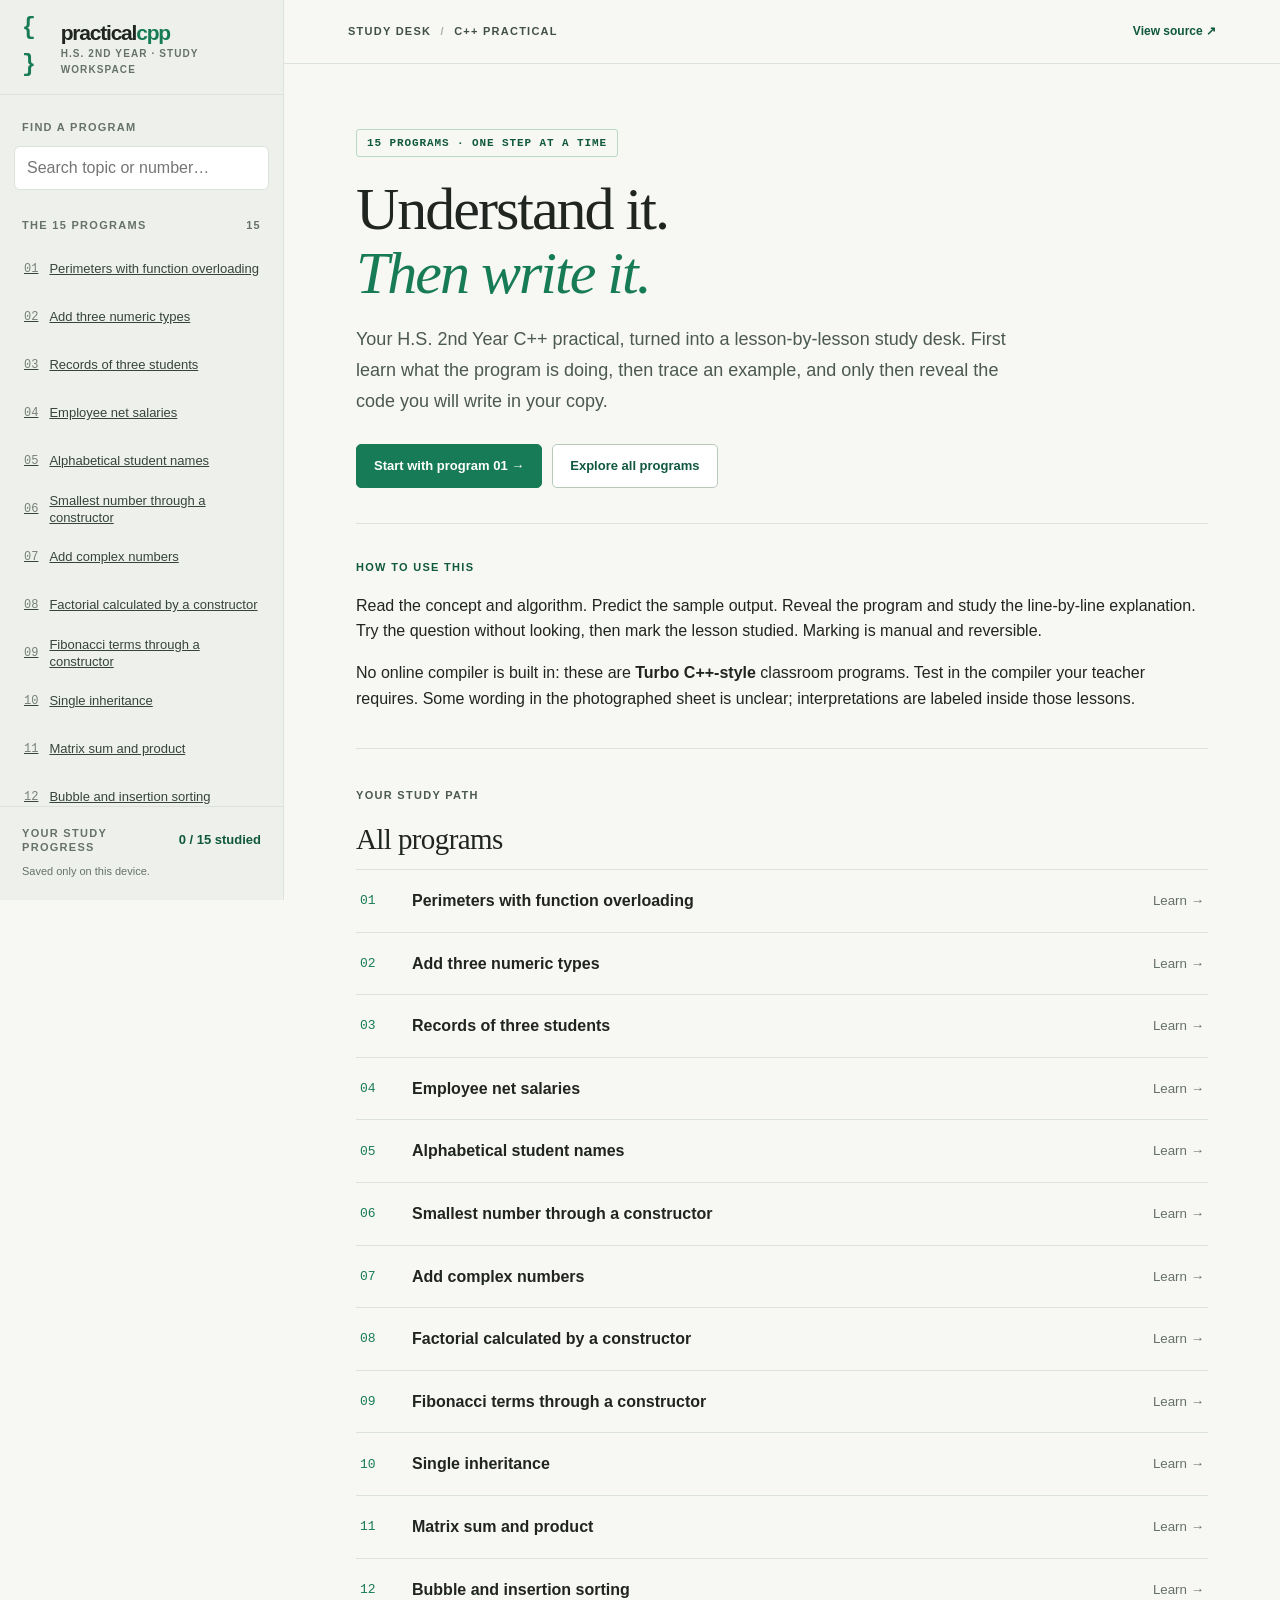
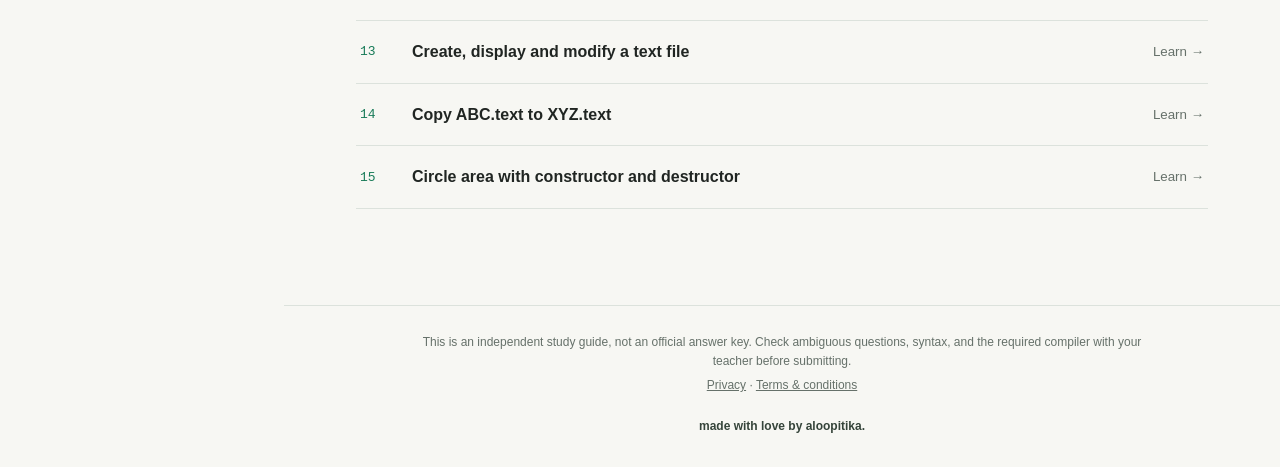
==== index.html @ e14c48da "Build concept-first C++ practical study site" ====
<!doctype html>
<html lang="en"><head><meta charset="utf-8"><meta name="viewport" content="width=device-width,initial-scale=1"><meta name="theme-color" content="#f7f7f3"><meta name="description" content="Learn 15 HS 2nd Year C++ practical programs, concept first, code second."><title>Practical C++ | Learn before you write</title><link rel="icon" href="favicon.svg" type="image/svg+xml"><link rel="stylesheet" href="style.css"></head>
<body>
<a class="skip" href="#main">Skip to lesson</a>
<div class="site-shell">
<aside class="sidebar" id="sidebar" aria-label="Lesson navigation">
 <a class="brand" href="#home"><span class="brand-mark">{ }</span><span>practical<span class="brand-accent">cpp</span><small>H.S. 2nd Year · Study workspace</small></span></a>
 <div class="sidebar-body"><label class="search-label" for="search">FIND A PROGRAM</label><input id="search" type="search" placeholder="Search topic or number…" autocomplete="off"><p id="search-status" class="sr-only" aria-live="polite"></p><div class="nav-header"><span>THE 15 PROGRAMS</span><span id="nav-count">15</span></div><nav id="lesson-nav"></nav></div>
 <div class="sidebar-bottom"><div class="sidebar-progress"><span>YOUR STUDY PROGRESS</span><strong id="progress">0 / 15 studied</strong></div><p>Saved only on this device.</p></div>
</aside>
<div class="workspace"><header class="topbar"><button id="menu-toggle" class="icon-button" aria-label="Open lesson menu" aria-expanded="false" aria-controls="sidebar">☰ <span>Lessons</span></button><a href="#home" class="topbar-home">STUDY DESK <span>/</span> C++ PRACTICAL</a><a class="github-link" href="https://github.com/debashishthakuria/hs2-cpp-practical" id="repo-link" rel="noopener" target="_blank">View source ↗</a></header>
<main id="main" tabindex="-1"><div id="lesson-view" aria-live="polite"></div></main>
<footer class="site-footer"><p>This is an independent study guide, not an official answer key. Check ambiguous questions, syntax, and the required compiler with your teacher before submitting.</p><p><a href="privacy.html">Privacy</a> · <a href="terms.html">Terms &amp; conditions</a></p><p class="credit">made with love by aloopitika.</p></footer></div></div>
<noscript><div class="no-js">JavaScript is needed to browse the lessons. Download the repository files to read lessons.js, or enable JavaScript in your browser.</div></noscript>
<script src="lessons.js"></script><script src="app.js"></script></body></html>
---- style.css ----
:root{--bg:#f7f7f3;--surface:#fff;--ink:#202522;--muted:#66716a;--line:#dce2dc;--accent:#187b58;--accent-dark:#10583f;--pale:#e9f4ec;--code:#16201b;--code-ink:#e7f4e8;--serif:Georgia,'Times New Roman',serif;--sans:'Segoe UI',Arial,sans-serif;--mono:Consolas,'Courier New',monospace}*{box-sizing:border-box}html{scroll-behavior:smooth}body{margin:0;background:var(--bg);color:var(--ink);font-family:var(--sans);line-height:1.6}button,input{font:inherit}button{cursor:pointer}a{color:inherit}.skip{position:absolute;left:-999px;top:0;z-index:20;background:#fff;padding:12px}.skip:focus{left:10px}.sr-only{position:absolute;width:1px;height:1px;padding:0;margin:-1px;overflow:hidden;clip:rect(0,0,0,0);white-space:nowrap;border:0}.site-shell{min-height:100vh;display:grid;grid-template-columns:284px minmax(0,1fr)}.sidebar{height:100vh;position:sticky;top:0;background:#eef1eb;border-right:1px solid var(--line);display:flex;flex-direction:column}.brand{min-height:89px;display:flex;align-items:center;gap:12px;padding:18px 22px;text-decoration:none;font-size:21px;font-weight:750;letter-spacing:-1.2px;border-bottom:1px solid var(--line)}.brand-mark{color:var(--accent);font-family:var(--mono);font-size:23px;letter-spacing:-6px;padding-right:5px}.brand-accent{color:var(--accent)}.brand small{display:block;color:var(--muted);font-size:10px;letter-spacing:1.1px;text-transform:uppercase;font-weight:600;margin-top:-3px}.sidebar-body{min-height:0;overflow:auto;padding:24px 14px 16px}.search-label,.nav-header,.eyebrow,.section-label,.sidebar-progress span{font-size:11px;letter-spacing:1.3px;font-weight:750;color:var(--muted)}.search-label{display:block;margin:0 8px 9px}#search{width:100%;height:44px;border:1px solid var(--line);border-radius:6px;background:white;padding:0 12px;outline:none;color:var(--ink)}#search:focus{border-color:var(--accent);box-shadow:0 0 0 3px #187b5822}.nav-header{display:flex;justify-content:space-between;margin:27px 8px 11px}.nav-item{width:100%;display:flex;text-align:left;align-items:center;gap:11px;min-height:48px;border:0;border-radius:5px;background:transparent;padding:7px 10px;color:#36443b}.nav-item:hover,.nav-item:focus-visible{background:#e2eae1}.nav-item.active{background:#d9eade;color:#10583f;font-weight:700}.nav-num{font-family:var(--mono);font-size:12px;color:#758078}.nav-title{flex:1;font-size:13px;line-height:1.3}.studied-dot{color:var(--accent);font-size:16px}.sidebar-bottom{padding:19px 22px;border-top:1px solid var(--line)}.sidebar-progress{display:flex;justify-content:space-between;gap:8px;align-items:center}.sidebar-progress span{max-width:95px;line-height:1.3}.sidebar-progress strong{font-size:13px;color:var(--accent-dark)}.sidebar-bottom p{font-size:11px;color:var(--muted);margin:9px 0 0}.workspace{min-width:0;display:flex;flex-direction:column}.topbar{height:64px;border-bottom:1px solid var(--line);display:flex;align-items:center;justify-content:space-between;padding:0 clamp(22px,5vw,75px);background:var(--bg)}.topbar-home{font-size:11px;font-weight:750;letter-spacing:1.25px;text-decoration:none;color:#405047}.topbar-home span{color:#aab3aa;margin:0 5px}.github-link{font-size:12px;text-decoration:none;color:var(--accent-dark);font-weight:650}.icon-button{display:none;background:none;border:0}main{width:100%;max-width:980px;padding:clamp(30px,5vw,66px) clamp(22px,5vw,75px) 96px;margin:0 auto;flex:1}.intro-tag{display:inline-block;border:1px solid #b9d8c6;border-radius:3px;color:var(--accent-dark);font:700 11px var(--mono);letter-spacing:.9px;padding:7px 10px}.hero h1,.lesson-heading h1{font:normal clamp(36px,5vw,60px)/1.07 var(--serif);letter-spacing:-2px;margin:20px 0 19px}.hero h1 em{color:var(--accent);font-weight:normal}.lead{font-size:18px;color:#4b5950;max-width:680px;line-height:1.7}.divider{height:1px;background:var(--line);margin:35px 0}.hero-actions{display:flex;gap:10px;flex-wrap:wrap;margin-top:28px}.button{display:inline-flex;align-items:center;justify-content:center;min-height:44px;border-radius:5px;padding:10px 17px;text-decoration:none;font-size:13px;font-weight:700;border:1px solid #b7cabc;background:#fff;color:var(--accent-dark)}.button:hover,.button:focus-visible{background:var(--pale)}.button.primary{background:var(--accent);border-color:var(--accent);color:#fff}.button.primary:hover{background:var(--accent-dark)}.button:disabled{opacity:.5;cursor:not-allowed}.section-label{margin:0 0 12px;color:var(--accent-dark)}.path-list{list-style:none;margin:0;padding:0;border-top:1px solid var(--line)}.path-list li{border-bottom:1px solid var(--line)}.path-list a{display:grid;grid-template-columns:40px 1fr auto;gap:12px;align-items:center;padding:18px 4px;text-decoration:none}.path-list a:hover{color:var(--accent)}.path-list .num{font:13px var(--mono);color:var(--accent)}.path-list small{color:var(--muted)}.lesson-heading .eyebrow{color:var(--accent-dark)}.lesson-heading h1{font-size:clamp(36px,4vw,54px)}.prompt{background:#f0f3ee;border-left:3px solid #94bca5;padding:19px 22px;margin:30px 0;color:#32443a}.prompt small{display:block;font-size:11px;font-weight:750;letter-spacing:1px;margin-bottom:8px}.prompt p{margin:0}.note{background:#fff6e9;color:#66502d;border:1px solid #eadbbf;padding:15px 17px;border-radius:5px;margin:22px 0;font-size:14px}.lesson-section{padding-top:38px;border-top:1px solid var(--line);margin-top:37px;scroll-margin-top:20px}.lesson-section h2{font:normal 29px/1.25 var(--serif);letter-spacing:-.6px;margin:0 0 12px}.lesson-section h3{font-size:16px;margin:0 0 8px}.lesson-section p{margin:0 0 16px;color:#4b5950}.concept{padding:19px 0;border-bottom:1px solid var(--line)}.concept:last-child{border:0}.steps{counter-reset:steps;list-style:none;margin:20px 0;padding:0}.steps li{counter-increment:steps;position:relative;padding:7px 0 7px 44px;margin:0 0 10px}.steps li:before{content:counter(steps,decimal-leading-zero);position:absolute;left:0;font:13px var(--mono);color:var(--accent)}.example-grid{display:grid;grid-template-columns:1fr 1fr;gap:14px}.example-box{background:#fff;border:1px solid var(--line);border-radius:5px;padding:17px;min-width:0}.example-box small{display:block;font-size:11px;letter-spacing:1px;font-weight:700;color:var(--muted);margin-bottom:7px}.example-box pre{white-space:pre-wrap;overflow-wrap:anywhere;margin:0;font:13px/1.6 var(--mono)}.reveal-wrap{padding:23px;background:var(--pale);border:1px solid #cbded0;border-radius:6px;margin-top:20px}.reveal-wrap p{margin:0 0 14px}.code-panel[hidden],.answer[hidden]{display:none}.code-panel{margin-top:20px}.code-toolbar{display:flex;align-items:center;justify-content:space-between;gap:10px;background:#25332a;color:#d7e8d9;padding:11px 14px;font:12px var(--mono);border-radius:5px 5px 0 0}.code-toolbar div{display:flex;gap:9px;flex-wrap:wrap}.code-toolbar button{border:1px solid #5c7762;background:transparent;border-radius:4px;color:#e8f3e9;padding:6px 9px}.code-toolbar button:hover{background:#395344}.code-block{margin:0;padding:22px;max-height:650px;overflow:auto;background:var(--code);color:var(--code-ink);font:13px/1.65 var(--mono);tab-size:4;border-radius:0 0 5px 5px}.breakdown{margin:18px 0 0;padding:0;list-style:none}.breakdown li{border-bottom:1px solid var(--line);padding:13px 0}.breakdown code{color:var(--accent-dark);background:#eaf3ec;padding:2px 5px;border-radius:3px;overflow-wrap:anywhere}.breakdown p{margin:6px 0 0;font-size:14px}.practice{background:white;border:1px solid var(--line);border-radius:6px;padding:24px;margin-top:16px}.practice p{color:var(--ink)}.practice textarea{width:100%;min-height:130px;border:1px solid var(--line);border-radius:4px;padding:12px;font:13px/1.5 var(--mono);resize:vertical;margin-bottom:12px}.practice textarea:focus{outline:2px solid #a9d7bb}.answer{background:var(--pale);padding:15px;margin-top:13px;border-radius:4px}.pitfalls{padding-left:20px;color:#4b5950}.pitfalls li{margin:8px 0}.lesson-footer-nav{display:flex;justify-content:space-between;gap:12px;margin-top:46px;padding-top:25px;border-top:1px solid var(--line)}.mark-button{margin-top:28px}.site-footer{padding:22px clamp(22px,5vw,75px) 25px;border-top:1px solid var(--line);color:var(--muted);font-size:12px;max-width:100%;text-align:center}.site-footer p{margin:5px auto;max-width:750px}.site-footer .credit{margin-top:22px;color:#35443a;font-weight:700}.no-js{position:fixed;bottom:0;background:#fff7df;padding:20px;width:100%;z-index:30}button:focus-visible,a:focus-visible{outline:3px solid #82b398;outline-offset:3px}@media(max-width:820px){html,body{max-width:100%;overflow-x:hidden}.site-shell{display:block}.workspace,.topbar,main,.lesson-heading,.prompt,.note{min-width:0;max-width:100%}.topbar{gap:10px}.github-link{max-width:110px;white-space:normal;line-height:1.2;text-align:right;overflow-wrap:anywhere}.lesson-heading,.prompt,.note{overflow-wrap:anywhere}.sidebar{position:fixed;z-index:12;width:min(320px,88vw);height:100dvh;transform:translateX(-100%);transition:transform .2s;box-shadow:8px 0 30px #14201622}.sidebar.open{transform:translateX(0)}.icon-button{display:inline-flex;gap:7px;align-items:center;font-size:13px;color:var(--ink)}.topbar{padding:0 20px}.topbar-home{display:none}main{padding:34px 20px 70px}.example-grid{grid-template-columns:1fr}.site-shell.menu-open:after{content:"";position:fixed;inset:0;background:#14201666;z-index:11}.lesson-footer-nav{flex-direction:column}}@media(prefers-reduced-motion:reduce){html{scroll-behavior:auto}.sidebar{transition:none}}
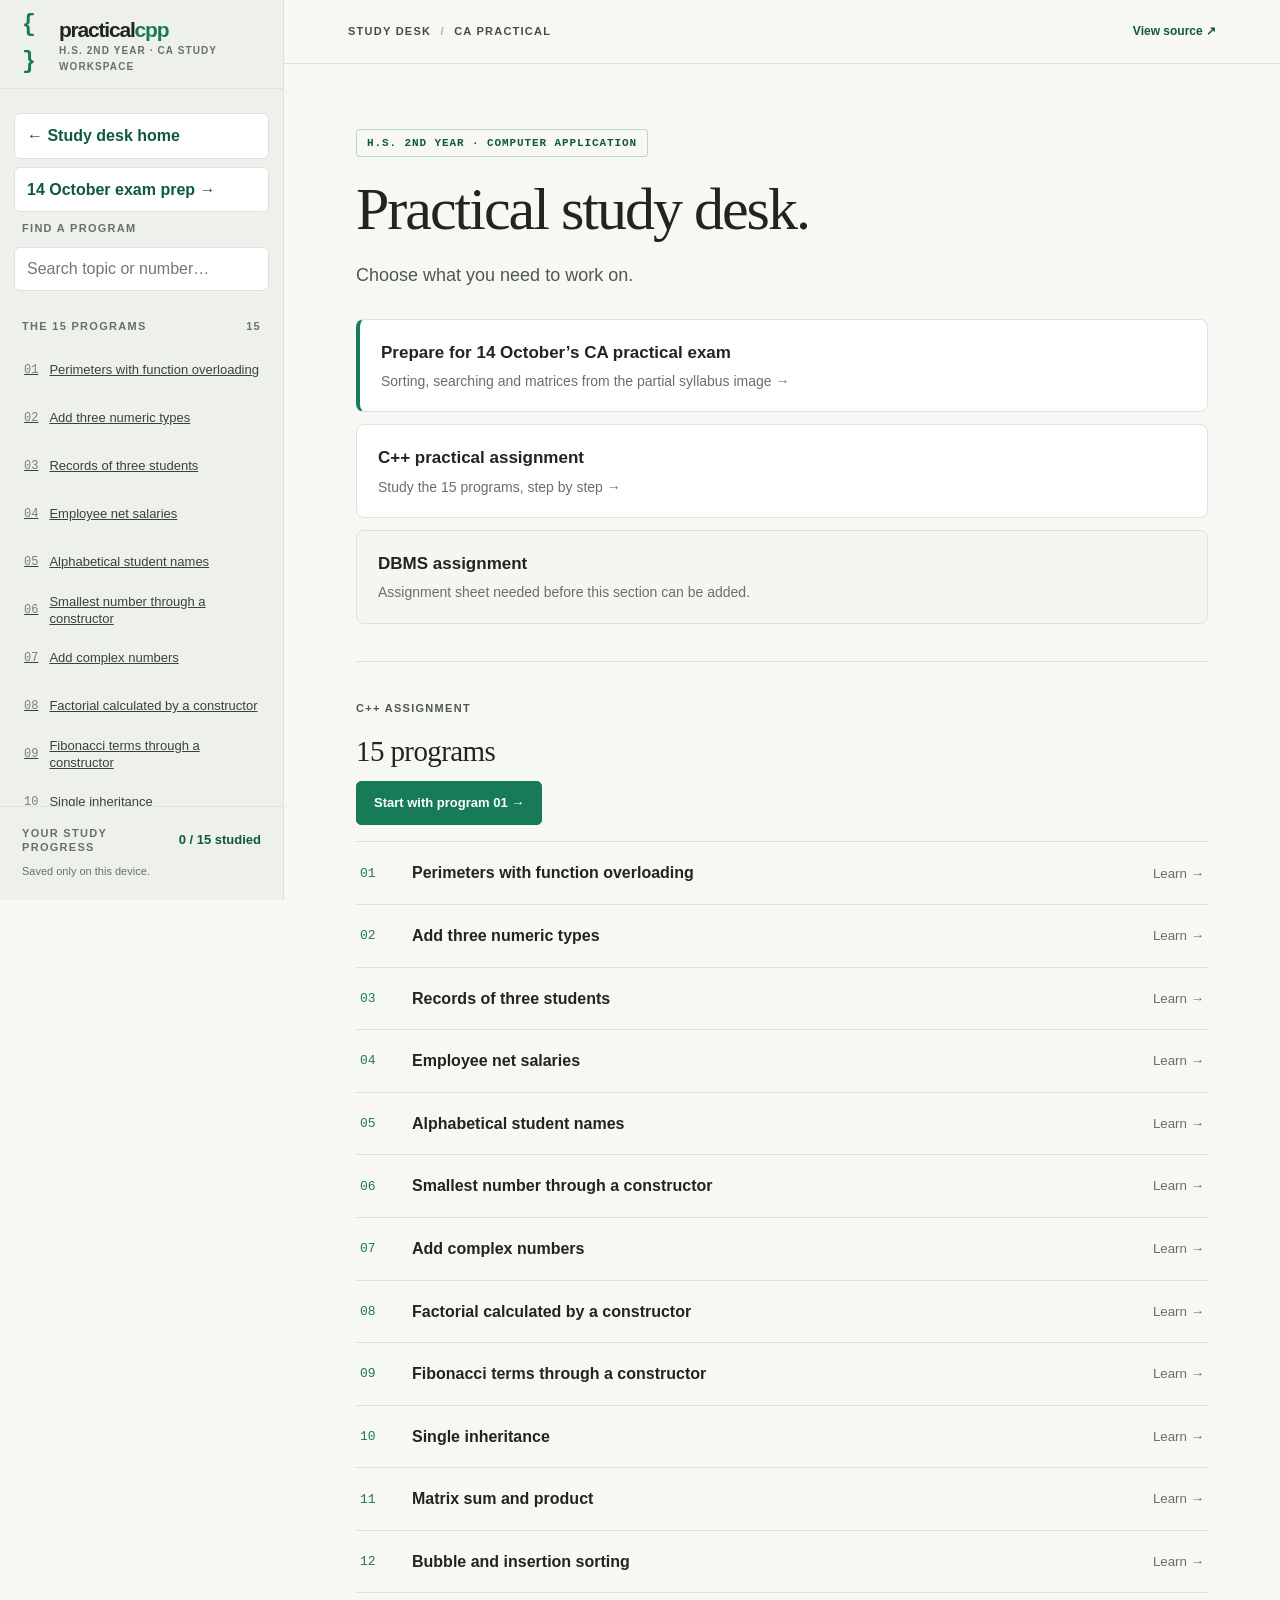
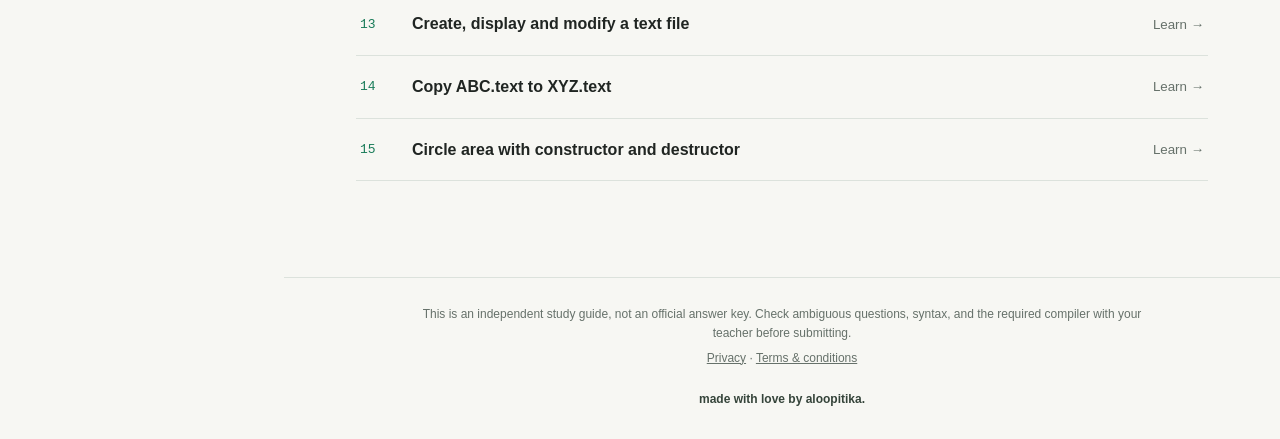
==== commit 1c6a815f: "feat: simplify practical home and add 14 October revision" ====
--- a/index.html
+++ b/index.html
@@ -1,14 +1,14 @@
 <!doctype html>
-<html lang="en"><head><meta charset="utf-8"><meta name="viewport" content="width=device-width,initial-scale=1"><meta name="theme-color" content="#f7f7f3"><meta name="description" content="Learn 15 HS 2nd Year C++ practical programs, concept first, code second."><title>Practical C++ | Learn before you write</title><link rel="icon" href="favicon.svg" type="image/svg+xml"><link rel="stylesheet" href="style.css"></head>
+<html lang="en"><head><meta charset="utf-8"><meta name="viewport" content="width=device-width,initial-scale=1"><meta name="theme-color" content="#f7f7f3"><meta name="description" content="H.S. 2nd Year computer application practical study desk: C++ assignment and 14 October revision."><title>CA Practical | Study desk</title><link rel="icon" href="favicon.svg" type="image/svg+xml"><link rel="stylesheet" href="style.css"><link rel="stylesheet" href="study-additions.css"></head>
 <body>
 <a class="skip" href="#main">Skip to lesson</a>
 <div class="site-shell">
 <aside class="sidebar" id="sidebar" aria-label="Lesson navigation">
- <a class="brand" href="#home"><span class="brand-mark">{ }</span><span>practical<span class="brand-accent">cpp</span><small>H.S. 2nd Year · Study workspace</small></span></a>
- <div class="sidebar-body"><label class="search-label" for="search">FIND A PROGRAM</label><input id="search" type="search" placeholder="Search topic or number…" autocomplete="off"><p id="search-status" class="sr-only" aria-live="polite"></p><div class="nav-header"><span>THE 15 PROGRAMS</span><span id="nav-count">15</span></div><nav id="lesson-nav"></nav></div>
+ <a class="brand" href="#home"><span class="brand-mark">{ }</span><span>practical<span class="brand-accent">cpp</span><small>H.S. 2nd Year · CA study workspace</small></span></a>
+ <div class="sidebar-body"><a class="sidebar-home" href="#home">← Study desk home</a><a class="sidebar-home" href="exam-14-october.html">14 October exam prep →</a><label class="search-label" for="search">FIND A PROGRAM</label><input id="search" type="search" placeholder="Search topic or number…" autocomplete="off"><p id="search-status" class="sr-only" aria-live="polite"></p><div class="nav-header"><span>THE 15 PROGRAMS</span><span id="nav-count">15</span></div><nav id="lesson-nav"></nav></div>
  <div class="sidebar-bottom"><div class="sidebar-progress"><span>YOUR STUDY PROGRESS</span><strong id="progress">0 / 15 studied</strong></div><p>Saved only on this device.</p></div>
 </aside>
-<div class="workspace"><header class="topbar"><button id="menu-toggle" class="icon-button" aria-label="Open lesson menu" aria-expanded="false" aria-controls="sidebar">☰ <span>Lessons</span></button><a href="#home" class="topbar-home">STUDY DESK <span>/</span> C++ PRACTICAL</a><a class="github-link" href="https://github.com/debashishthakuria/hs2-cpp-practical" id="repo-link" rel="noopener" target="_blank">View source ↗</a></header>
+<div class="workspace"><header class="topbar"><button id="menu-toggle" class="icon-button" aria-label="Open lesson menu" aria-expanded="false" aria-controls="sidebar">☰ <span>Lessons</span></button><a href="#home" class="topbar-home">STUDY DESK <span>/</span> CA PRACTICAL</a><a class="github-link" href="https://github.com/debashishthakuria/hs2-cpp-practical" id="repo-link" rel="noopener" target="_blank">View source ↗</a></header>
 <main id="main" tabindex="-1"><div id="lesson-view" aria-live="polite"></div></main>
 <footer class="site-footer"><p>This is an independent study guide, not an official answer key. Check ambiguous questions, syntax, and the required compiler with your teacher before submitting.</p><p><a href="privacy.html">Privacy</a> · <a href="terms.html">Terms &amp; conditions</a></p><p class="credit">made with love by aloopitika.</p></footer></div></div>
 <noscript><div class="no-js">JavaScript is needed to browse the lessons. Download the repository files to read lessons.js, or enable JavaScript in your browser.</div></noscript>
--- a/study-additions.css
+++ b/study-additions.css
@@ -0,0 +1 @@
+.sidebar-home{display:block;padding:9px 12px;margin:0 0 8px;color:var(--accent-dark);font-weight:700;text-decoration:none;border:1px solid var(--line);border-radius:6px;background:white}.sidebar-home:hover{background:var(--pale)}.home-choices{display:grid;gap:12px;margin-top:28px}.home-choice{display:flex;flex-direction:column;gap:4px;padding:19px 21px;border:1px solid var(--line);border-radius:8px;background:white;text-decoration:none;transition:border-color .15s}.home-choice:hover{border-color:var(--accent)}.home-choice strong{font-size:17px}.home-choice span{font-size:14px;color:var(--muted)}.home-choice.featured{border-left:4px solid var(--accent)}.home-choice.pending{background:#f5f6f2;color:var(--muted)}.home-choice.pending strong{color:var(--ink)}.exam-page{background:var(--bg)}.exam-header,.exam-footer{max-width:900px;margin:auto;padding:20px 22px;display:flex;justify-content:space-between;gap:15px}.exam-header{border-bottom:1px solid var(--line)}.exam-header a{font-weight:700;color:var(--accent-dark)}.exam-header span{font-size:12px;color:var(--muted)}.exam-main{max-width:900px;margin:auto;padding:38px 22px 60px}.exam-main h1{font:700 clamp(32px,6vw,54px)/1.15 var(--serif);letter-spacing:-.03em}.exam-main .lead{max-width:760px}.exam-focus{margin:30px 0;padding:24px;background:white;border:1px solid var(--line);border-radius:10px}.exam-focus h2{font:700 25px/1.25 var(--serif);margin:0 0 12px}.exam-focus p,.exam-focus li{max-width:760px}.exam-focus details{margin-top:20px}.exam-focus summary{cursor:pointer;color:var(--accent-dark);font-weight:700;padding:10px 0}.exam-code{background:var(--code);color:var(--code-ink);padding:18px;overflow-x:auto;border-radius:7px;font:14px/1.55 var(--mono)}.exam-footer{display:block;border-top:1px solid var(--line);font-size:13px;color:var(--muted)}.exam-footer .credit{font-weight:700;color:var(--ink)}@media(max-width:600px){.exam-header{display:block}.exam-header span{display:block;margin-top:8px}.exam-focus{padding:18px}}
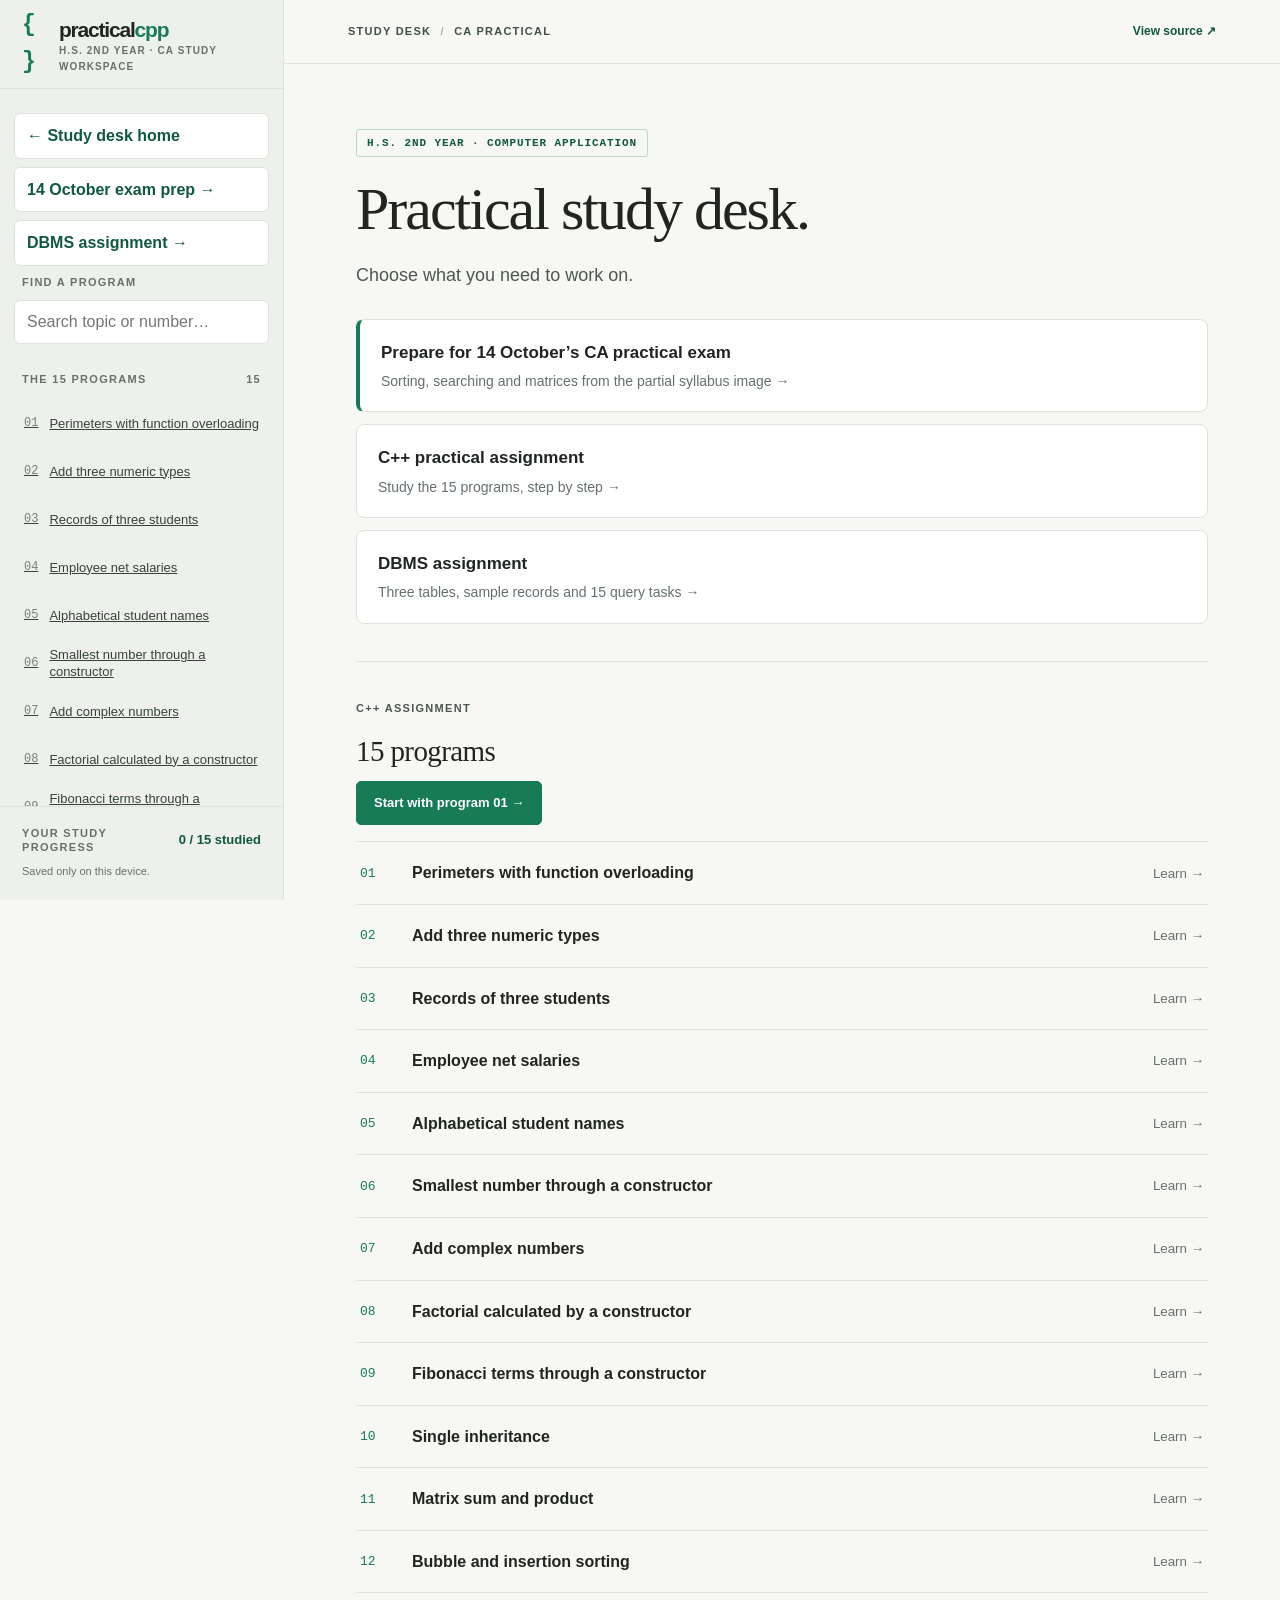
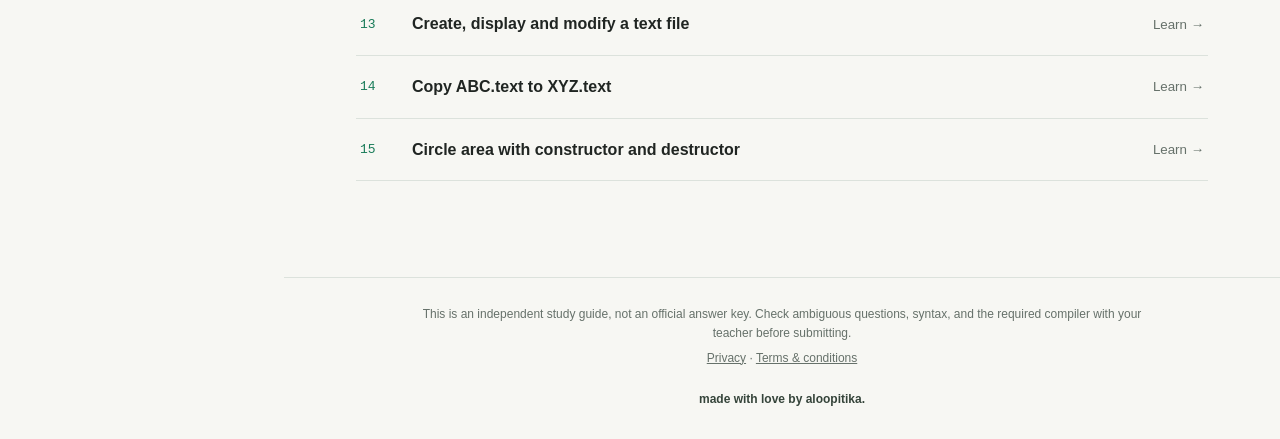
==== commit 84c310d7: "feat: add photographed DBMS assignment study guide" ====
--- a/index.html
+++ b/index.html
@@ -5,7 +5,7 @@
 <div class="site-shell">
 <aside class="sidebar" id="sidebar" aria-label="Lesson navigation">
  <a class="brand" href="#home"><span class="brand-mark">{ }</span><span>practical<span class="brand-accent">cpp</span><small>H.S. 2nd Year · CA study workspace</small></span></a>
- <div class="sidebar-body"><a class="sidebar-home" href="#home">← Study desk home</a><a class="sidebar-home" href="exam-14-october.html">14 October exam prep →</a><label class="search-label" for="search">FIND A PROGRAM</label><input id="search" type="search" placeholder="Search topic or number…" autocomplete="off"><p id="search-status" class="sr-only" aria-live="polite"></p><div class="nav-header"><span>THE 15 PROGRAMS</span><span id="nav-count">15</span></div><nav id="lesson-nav"></nav></div>
+ <div class="sidebar-body"><a class="sidebar-home" href="#home">← Study desk home</a><a class="sidebar-home" href="exam-14-october.html">14 October exam prep →</a><a class="sidebar-home" href="dbms-assignment.html">DBMS assignment →</a><label class="search-label" for="search">FIND A PROGRAM</label><input id="search" type="search" placeholder="Search topic or number…" autocomplete="off"><p id="search-status" class="sr-only" aria-live="polite"></p><div class="nav-header"><span>THE 15 PROGRAMS</span><span id="nav-count">15</span></div><nav id="lesson-nav"></nav></div>
  <div class="sidebar-bottom"><div class="sidebar-progress"><span>YOUR STUDY PROGRESS</span><strong id="progress">0 / 15 studied</strong></div><p>Saved only on this device.</p></div>
 </aside>
 <div class="workspace"><header class="topbar"><button id="menu-toggle" class="icon-button" aria-label="Open lesson menu" aria-expanded="false" aria-controls="sidebar">☰ <span>Lessons</span></button><a href="#home" class="topbar-home">STUDY DESK <span>/</span> CA PRACTICAL</a><a class="github-link" href="https://github.com/debashishthakuria/hs2-cpp-practical" id="repo-link" rel="noopener" target="_blank">View source ↗</a></header>
